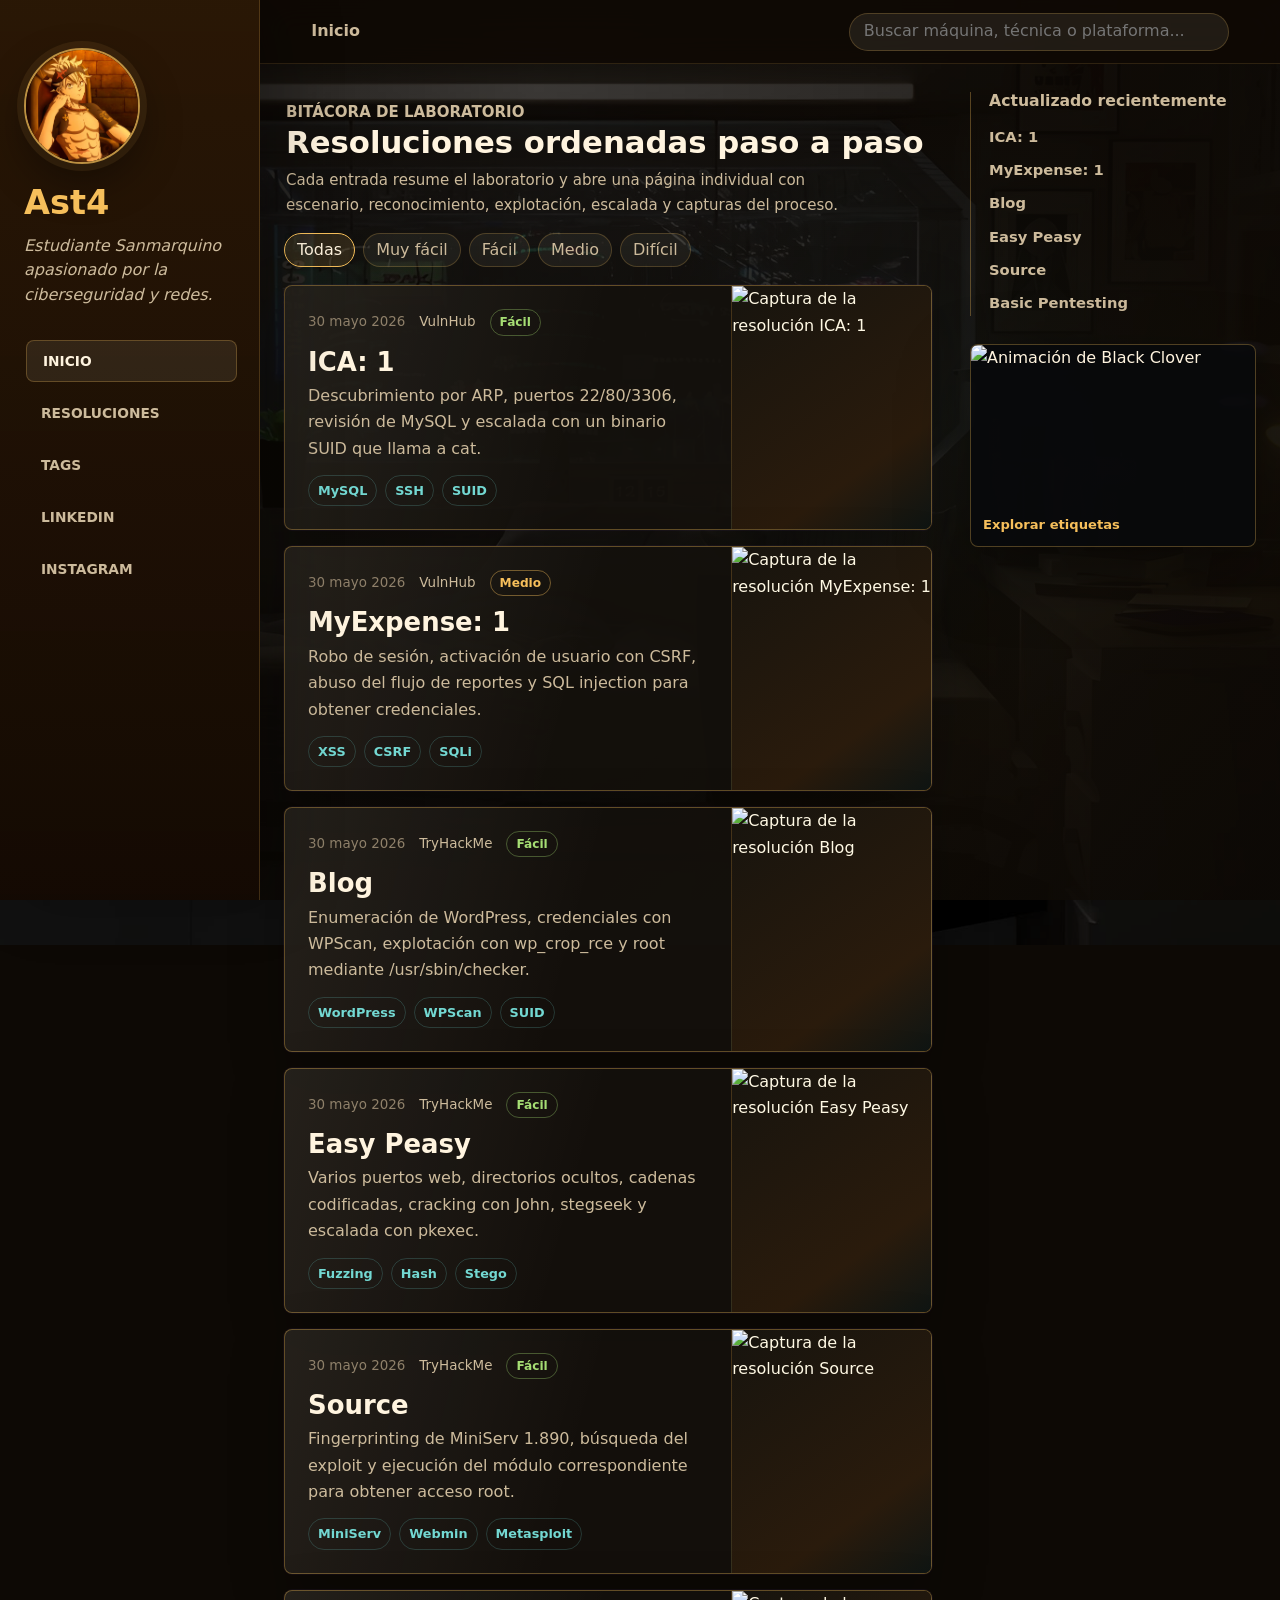
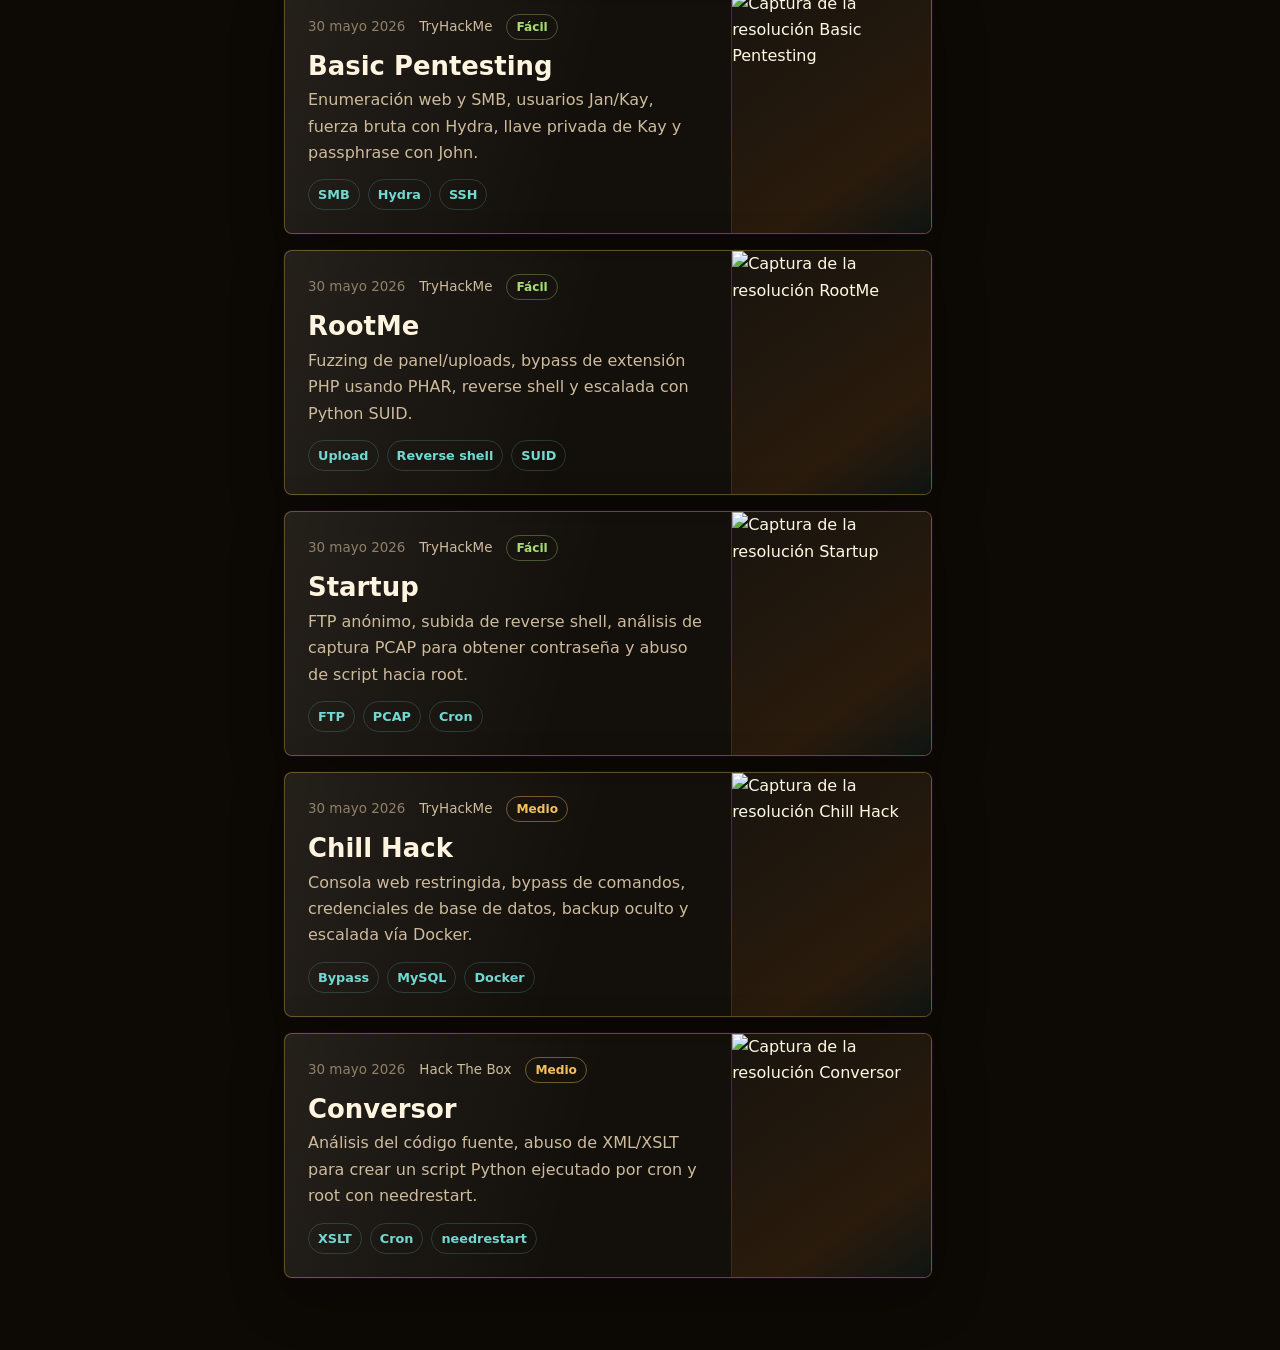
==== index.html @ 42accaeb "Publish Ast4 cybersecurity portfolio" ====
<!doctype html>
<html lang="es">
  <head>
    <meta charset="utf-8">
    <meta name="viewport" content="width=device-width, initial-scale=1">
    <meta
      name="description"
      content="Ast4 - writeups, redes y ciberseguridad."
    >
    <title>Ast4 | Resoluciones de ciberseguridad</title>
    <link rel="icon" type="image/jpeg" href="assets/avatar.jpg">
    <link rel="stylesheet" href="styles.css">
  </head>
  <body class="blog-home">
    <aside class="site-sidebar" aria-label="Perfil de Ast4">
      <a class="avatar-link" href="index.html" aria-label="Ir al inicio">
        <img src="assets/avatar.jpg" alt="Avatar de Ast4">
      </a>

      <h1>Ast4</h1>
      <p class="sidebar-bio">
        Estudiante Sanmarquino apasionado por la ciberseguridad y redes.
      </p>

      <nav class="side-nav" aria-label="Navegación principal">
        <a class="active" href="index.html">Inicio</a>
        <a href="#writeups">Resoluciones</a>
        <a href="tags.html">Tags</a>
        <a href="https://www.linkedin.com/in/arian-navid-garayar-alverca563aba2a7/?skipRedirect=true" target="_blank" rel="noreferrer">LinkedIn</a>
        <a href="https://www.instagram.com/arian.garayar/" target="_blank" rel="noreferrer">Instagram</a>
      </nav>
    </aside>

    <div class="page-frame">
      <header class="topbar">
        <a href="index.html">Inicio</a>
        <label class="top-search">
          <span>Buscar resolución</span>
          <input id="postSearch" type="search" placeholder="Buscar máquina, técnica o plataforma..." autocomplete="off">
        </label>
      </header>

      <main class="blog-layout" id="writeups">
        <section class="feed-column" aria-label="Entradas de resoluciones">
          <div class="feed-intro">
            <p class="eyebrow">Bitácora de laboratorio</p>
            <h2>Resoluciones ordenadas paso a paso</h2>
            <p>
              Cada entrada resume el laboratorio y abre una página individual con
              escenario, reconocimiento, explotación, escalada y capturas del proceso.
            </p>
          </div>

          <div class="filter-row" aria-label="Filtrar por dificultad">
            <button class="filter-btn active" type="button" data-filter="todas">Todas</button>
            <button class="filter-btn" type="button" data-filter="Muy Fácil">Muy fácil</button>
            <button class="filter-btn" type="button" data-filter="Fácil">Fácil</button>
            <button class="filter-btn" type="button" data-filter="Medio">Medio</button>
            <button class="filter-btn" type="button" data-filter="Difícil">Difícil</button>
          </div>

          <div class="post-feed" id="postFeed"></div>
        </section>

        <aside class="right-rail" aria-label="Resumen del sitio">
          <section class="rail-block">
            <h2>Actualizado recientemente</h2>
            <div class="rail-list" id="recentList"></div>
          </section>

          <a
            class="gif-rail"
            href="tags.html"
            aria-label="Abrir etiquetas"
          >
            <img src="assets/black-clover-banner.gif" alt="Animación de Black Clover">
            <span>Explorar etiquetas</span>
          </a>

        </aside>
      </main>
    </div>

    <script src="app.js"></script>
  </body>
</html>
---- styles.css ----
:root {
  --bg: #0d0905;
  --bg-soft: #150f08;
  --surface: #14110d;
  --surface-2: #1e1710;
  --surface-3: #261d12;
  --line: rgba(246, 191, 91, 0.22);
  --line-soft: rgba(255, 243, 221, 0.1);
  --text: #fff4df;
  --muted: #cdbb9c;
  --faint: #8f806a;
  --gold: #f6bf5b;
  --gold-2: #d8872d;
  --cyan: #73d8d2;
  --violet: #9a65ff;
  --danger: #ff8978;
  --sidebar: 260px;
  --radius: 8px;
  --shadow: 0 24px 70px rgba(0, 0, 0, 0.36);
}

* {
  box-sizing: border-box;
}

html {
  scroll-behavior: smooth;
}

body {
  margin: 0;
  min-height: 100vh;
  color: var(--text);
  background: var(--bg);
  font-family: Inter, ui-sans-serif, system-ui, -apple-system, BlinkMacSystemFont, "Segoe UI", sans-serif;
  line-height: 1.65;
}

body::before,
body::after {
  position: fixed;
  inset: 0;
  z-index: -2;
  content: "";
  pointer-events: none;
}

body::before {
  inset: -5%;
  z-index: -3;
  background: url("assets/anime-bedroom-bg.jpg") center / cover no-repeat;
  filter: brightness(0.56) saturate(0.82);
  animation: bedroomSkyDrift 24s ease-in-out infinite alternate;
}

body::after {
  z-index: -1;
  background:
    linear-gradient(90deg, rgba(13, 9, 5, 0.92) 0, rgba(13, 9, 5, 0.65) 42%, rgba(13, 9, 5, 0.88) 100%),
    radial-gradient(circle at 54% 34%, rgba(115, 216, 210, 0.14), transparent 25%),
    linear-gradient(130deg, transparent 0 36%, rgba(246, 191, 91, 0.1) 46%, transparent 58% 100%);
  background-size: auto, 138% 138%, 170% 170%;
  animation: windowLightDrift 16s ease-in-out infinite alternate;
}

@keyframes bedroomSkyDrift {
  from {
    transform: scale(1.03) translate3d(-0.7%, -0.3%, 0);
  }

  to {
    transform: scale(1.08) translate3d(0.8%, 0.45%, 0);
  }
}

@keyframes windowLightDrift {
  from {
    background-position: 0 0, 42% 46%, 0% 0%;
  }

  to {
    background-position: 0 0, 58% 54%, 100% 82%;
  }
}

@media (prefers-reduced-motion: reduce) {
  *,
  *::before,
  *::after {
    scroll-behavior: auto !important;
    animation-duration: 0.01ms !important;
    animation-iteration-count: 1 !important;
  }
}

a {
  color: inherit;
  text-decoration: none;
}

button,
input {
  font: inherit;
}

button {
  cursor: pointer;
}

img {
  display: block;
  max-width: 100%;
}

h1,
h2,
h3,
p,
dd {
  overflow-wrap: anywhere;
}

.site-sidebar {
  position: fixed;
  inset: 0 auto 0 0;
  z-index: 30;
  width: var(--sidebar);
  padding: 38px 24px;
  border-right: 1px solid rgba(246, 191, 91, 0.2);
  background:
    linear-gradient(180deg, rgba(55, 30, 6, 0.68), rgba(20, 10, 3, 0.96)),
    rgba(13, 9, 5, 0.95);
  box-shadow: 20px 0 60px rgba(0, 0, 0, 0.22);
}

.avatar-link {
  display: block;
  width: 116px;
  margin: 10px 0 22px;
}

.avatar-link img {
  width: 116px;
  height: 116px;
  border: 2px solid rgba(246, 191, 91, 0.72);
  border-radius: 50%;
  object-fit: cover;
  box-shadow: 0 0 0 7px rgba(246, 191, 91, 0.08), 0 18px 42px rgba(0, 0, 0, 0.38);
}

.site-sidebar h1 {
  margin: 0;
  color: var(--gold);
  font-size: 2.1rem;
  line-height: 1;
  letter-spacing: 0;
}

.sidebar-bio {
  margin: 14px 0 32px;
  color: var(--muted);
  font-style: italic;
  line-height: 1.55;
}

.side-nav {
  display: grid;
  gap: 10px;
}

.side-nav a {
  display: flex;
  align-items: center;
  min-height: 42px;
  padding: 0 16px;
  border: 1px solid transparent;
  border-radius: var(--radius);
  color: var(--muted);
  font-size: 0.86rem;
  font-weight: 900;
  letter-spacing: 0;
  text-transform: uppercase;
  transition: background 160ms ease, border-color 160ms ease, color 160ms ease, transform 160ms ease;
}

.side-nav a:hover,
.side-nav a:focus-visible,
.side-nav a.active {
  border-color: rgba(246, 191, 91, 0.26);
  color: var(--text);
  background: rgba(255, 244, 223, 0.08);
  transform: translateX(2px);
}

.page-frame {
  min-height: 100vh;
  margin-left: var(--sidebar);
}

.topbar {
  position: sticky;
  top: 0;
  z-index: 20;
  display: flex;
  align-items: center;
  justify-content: space-between;
  gap: 18px;
  min-height: 64px;
  padding: 12px clamp(24px, 4vw, 64px);
  border-bottom: 1px solid rgba(246, 191, 91, 0.14);
  background: rgba(15, 9, 4, 0.84);
  backdrop-filter: blur(16px);
}

.topbar > a {
  color: var(--muted);
  font-weight: 800;
}

.topbar > a:hover,
.topbar > a:focus-visible {
  color: var(--gold);
}

.topbar-action {
  min-height: 36px;
  padding: 6px 12px;
  border: 1px solid rgba(246, 191, 91, 0.32);
  border-radius: var(--radius);
}

.top-search {
  display: flex;
  align-items: center;
  width: min(100%, 380px);
}

.top-search span {
  position: absolute;
  width: 1px;
  height: 1px;
  overflow: hidden;
  clip: rect(0 0 0 0);
}

.top-search input {
  width: 100%;
  min-height: 38px;
  padding: 0 14px;
  border: 1px solid rgba(246, 191, 91, 0.22);
  border-radius: 999px;
  outline: 0;
  color: var(--text);
  background: rgba(255, 244, 223, 0.08);
}

.top-search input:focus {
  border-color: var(--gold);
  box-shadow: 0 0 0 3px rgba(246, 191, 91, 0.12);
}

.blog-layout,
.post-layout {
  display: grid;
  grid-template-columns: minmax(0, 900px) minmax(238px, 286px);
  gap: clamp(24px, 4vw, 38px);
  align-items: start;
  width: min(1230px, calc(100% - 48px));
  margin: 0 auto;
  padding: 28px 0 72px;
}

.feed-column,
.article-shell {
  min-width: 0;
}

.feed-intro {
  margin-bottom: 16px;
  padding: 0 2px;
}

.eyebrow {
  margin: 0 0 6px;
  color: var(--cyan);
  font-size: 0.7rem;
  font-weight: 900;
  letter-spacing: 0;
  text-transform: uppercase;
}

.feed-intro h2 {
  max-width: 30ch;
  margin: 0;
  color: var(--text);
  font-size: clamp(1.45rem, 2.4vw, 2.25rem);
  line-height: 1.14;
  letter-spacing: 0;
  text-wrap: balance;
}

.feed-intro p {
  max-width: 60ch;
  margin: 8px 0 0;
  color: var(--muted);
  font-size: 0.94rem;
}

.filter-row {
  display: flex;
  flex-wrap: wrap;
  gap: 8px;
  margin-bottom: 18px;
}

.filter-btn,
.tag-cloud button,
.tag-cloud span {
  min-height: 34px;
  padding: 0 12px;
  border: 1px solid rgba(246, 191, 91, 0.22);
  border-radius: 999px;
  color: var(--muted);
  background: rgba(255, 244, 223, 0.06);
}

.filter-btn:hover,
.filter-btn:focus-visible,
.filter-btn.active,
.tag-cloud button:hover,
.tag-cloud button:focus-visible {
  border-color: var(--gold);
  color: var(--text);
  background: rgba(246, 191, 91, 0.13);
}

.post-feed {
  display: grid;
  gap: 16px;
}

.feed-card {
  overflow: hidden;
  border: 1px solid rgba(246, 191, 91, 0.35);
  border-radius: var(--radius);
  background:
    linear-gradient(105deg, rgba(255, 244, 223, 0.075), transparent 46%),
    rgba(20, 17, 13, 0.92);
  box-shadow: 0 0 0 1px rgba(154, 101, 255, 0.05), 0 18px 54px rgba(0, 0, 0, 0.28);
  transition: border-color 160ms ease, transform 160ms ease, box-shadow 160ms ease;
}

.feed-card:hover,
.feed-card:focus-within {
  border-color: var(--gold);
  transform: translateY(-2px);
  box-shadow: 0 0 0 1px rgba(246, 191, 91, 0.18), 0 22px 68px rgba(0, 0, 0, 0.36);
}

.feed-link {
  display: grid;
  grid-template-columns: minmax(0, 1.25fr) minmax(178px, 0.56fr);
  min-height: 152px;
}

.feed-copy {
  min-width: 0;
  padding: clamp(17px, 2.4vw, 23px);
}

.post-meta {
  display: flex;
  flex-wrap: wrap;
  gap: 8px 14px;
  align-items: center;
  color: var(--faint);
  font-size: 0.84rem;
}

.post-meta > span:not(.difficulty-pill) {
  color: var(--muted);
}

.feed-copy h3 {
  margin: 12px 0 7px;
  color: var(--text);
  font-size: clamp(1.25rem, 2.4vw, 1.62rem);
  line-height: 1.1;
  letter-spacing: 0;
}

.feed-copy p {
  display: -webkit-box;
  max-width: 58ch;
  margin: 0;
  overflow: hidden;
  color: var(--muted);
  -webkit-box-orient: vertical;
  -webkit-line-clamp: 3;
}

.tag-row,
.tag-cloud {
  display: flex;
  flex-wrap: wrap;
  gap: 8px;
}

.tag-row {
  margin-top: 13px;
}

.tag-row span {
  padding: 4px 9px;
  border: 1px solid rgba(115, 216, 210, 0.2);
  border-radius: 999px;
  color: var(--cyan);
  font-size: 0.8rem;
  font-weight: 800;
}

.feed-thumb {
  min-width: 0;
  min-height: 152px;
  margin: 0;
  border-left: 1px solid rgba(246, 191, 91, 0.16);
  background: linear-gradient(145deg, #17140e, #2a1b0c 72%, #0f1513);
}

.feed-thumb img {
  width: 100%;
  height: 100%;
  min-height: 152px;
  object-fit: cover;
  object-position: center;
  filter: saturate(0.95) contrast(1.04);
}

.right-rail {
  position: sticky;
  top: 86px;
  display: grid;
  gap: 28px;
  min-width: 0;
}

.gif-rail {
  display: block;
  overflow: hidden;
  border: 1px solid rgba(246, 191, 91, 0.3);
  border-radius: var(--radius);
  background: rgba(8, 9, 12, 0.9);
  box-shadow: var(--shadow);
}

.gif-rail img {
  width: 100%;
  aspect-ratio: 16 / 9;
  object-fit: cover;
}

.gif-rail span {
  display: block;
  padding: 10px 12px;
  color: var(--gold);
  font-size: 0.82rem;
  font-weight: 900;
}

.rail-block {
  padding-left: 18px;
  border-left: 1px solid rgba(246, 191, 91, 0.32);
}

.rail-block h2 {
  margin: 0 0 14px;
  color: var(--muted);
  font-size: 0.98rem;
  line-height: 1.2;
}

.rail-block p {
  margin: 0;
  color: var(--muted);
  font-size: 0.92rem;
}

.rail-list {
  display: grid;
  gap: 9px;
}

.rail-list a,
.contents-nav a,
.text-link {
  color: var(--muted);
  font-size: 0.92rem;
  font-weight: 800;
}

.rail-list a:hover,
.rail-list a:focus-visible,
.contents-nav a:hover,
.contents-nav a:focus-visible,
.text-link:hover,
.text-link:focus-visible {
  color: var(--gold);
}

.text-link {
  display: inline-flex;
  margin-top: 12px;
}

.tag-cloud button,
.tag-cloud span {
  display: inline-flex;
  align-items: center;
  min-height: 32px;
  color: var(--text);
  font-size: 0.82rem;
}

.empty-state {
  min-height: 140px;
  padding: 24px;
  border: 1px dashed rgba(246, 191, 91, 0.3);
  border-radius: var(--radius);
  color: var(--muted);
  background: rgba(255, 244, 223, 0.04);
}

.difficulty-pill {
  display: inline-flex;
  align-items: center;
  min-height: 26px;
  padding: 2px 9px;
  border: 1px solid rgba(246, 191, 91, 0.28);
  border-radius: 999px;
  color: var(--gold);
  font-size: 0.76rem;
  font-weight: 900;
}

[data-difficulty="Muy Fácil"] {
  border-color: rgba(115, 216, 210, 0.34);
  color: var(--cyan);
}

[data-difficulty="Fácil"] {
  border-color: rgba(166, 222, 116, 0.34);
  color: #a6de74;
}

[data-difficulty="Medio"] {
  border-color: rgba(246, 191, 91, 0.42);
  color: var(--gold);
}

[data-difficulty="Difícil"] {
  border-color: rgba(255, 137, 120, 0.46);
  color: var(--danger);
}

.post-layout {
  grid-template-columns: minmax(0, 862px) minmax(240px, 286px);
}

.article-shell {
  display: grid;
  gap: 0;
  border: 1px solid rgba(246, 191, 91, 0.16);
  border-radius: var(--radius);
  background: rgba(15, 14, 12, 0.88);
  box-shadow: var(--shadow);
}

.article-hero {
  padding: clamp(28px, 5vw, 44px);
  border-bottom: 1px solid var(--line-soft);
  background:
    linear-gradient(120deg, rgba(246, 191, 91, 0.13), transparent 42%),
    rgba(17, 16, 14, 0.92);
}

.article-hero h1 {
  max-width: 12ch;
  margin: 0;
  color: var(--gold);
  font-size: clamp(2.65rem, 6vw, 4.6rem);
  line-height: 0.98;
  letter-spacing: 0;
  text-wrap: balance;
}

.article-hero > p:not(.eyebrow) {
  max-width: 70ch;
  margin: 18px 0 0;
  color: var(--muted);
}

.article-facts {
  display: grid;
  grid-template-columns: repeat(2, minmax(0, 1fr));
  gap: 12px 22px;
  margin: 26px 0 0;
}

.article-facts div {
  display: grid;
  grid-template-columns: 112px minmax(0, 1fr);
  gap: 12px;
  align-items: center;
  min-width: 0;
}

.article-facts dt {
  color: var(--cyan);
  font-size: 0.82rem;
  font-weight: 900;
}

.article-facts dd {
  margin: 0;
  color: var(--text);
  font-weight: 800;
}

.article-section {
  padding: clamp(24px, 4vw, 38px);
  border-bottom: 1px solid var(--line-soft);
  scroll-margin-top: 86px;
}

.article-section:last-child {
  border-bottom: 0;
}

.article-section h2 {
  margin: 0 0 16px;
  color: var(--cyan);
  font-size: clamp(1.45rem, 3vw, 2rem);
  line-height: 1.15;
}

.article-section p {
  max-width: 76ch;
  margin: 0 0 10px;
  color: var(--text);
}

.solution-section {
  border-bottom: 1px solid var(--line-soft);
  scroll-margin-top: 86px;
}

.solution-section > summary {
  display: flex;
  align-items: center;
  gap: 12px;
  padding: 17px clamp(20px, 4vw, 38px);
  color: var(--text);
  cursor: pointer;
  list-style: none;
  transition: color 160ms ease, background 160ms ease;
}

.solution-section > summary::-webkit-details-marker {
  display: none;
}

.solution-section > summary::before {
  content: "▸";
  color: var(--gold);
  font-size: 1rem;
  line-height: 1;
  transition: transform 160ms ease;
}

.solution-section[open] > summary::before {
  transform: rotate(90deg);
}

.solution-section > summary:hover,
.solution-section > summary:focus-visible,
.solution-section[open] > summary {
  color: var(--gold);
  background: rgba(246, 191, 91, 0.045);
}

.solution-section > summary h2 {
  margin: 0;
  color: inherit;
  font-size: 1.08rem;
  line-height: 1.25;
}

.section-count {
  margin-left: auto;
  color: var(--faint);
  font-size: 0.72rem;
  font-weight: 900;
  text-transform: uppercase;
}

.solution-section-body {
  padding: 2px clamp(20px, 4vw, 38px) 24px;
}

.section-intro {
  margin-bottom: 18px;
}

.notion-steps {
  display: grid;
  gap: 13px;
}

.notion-step {
  padding: clamp(14px, 2vw, 18px);
  border: 1px solid rgba(246, 191, 91, 0.14);
  border-radius: var(--radius);
  background:
    linear-gradient(105deg, rgba(246, 191, 91, 0.055), transparent 48%),
    rgba(255, 244, 223, 0.035);
}

.notion-step h3 {
  display: flex;
  align-items: flex-start;
  gap: 12px;
  margin: 0 0 14px;
  color: var(--text);
  font-size: clamp(1rem, 2vw, 1.18rem);
  line-height: 1.45;
}

.notion-step h3 span {
  display: grid;
  place-items: center;
  flex: 0 0 auto;
  width: 34px;
  height: 34px;
  border: 1px solid rgba(246, 191, 91, 0.28);
  border-radius: var(--radius);
  color: var(--gold);
  background: rgba(246, 191, 91, 0.1);
  font-size: 0.8rem;
  font-weight: 900;
}

.notion-step-body {
  display: grid;
  gap: 10px;
  min-width: 0;
}

.notion-step-body p {
  margin: 0;
  color: var(--text);
}

.notion-code {
  max-width: 100%;
  margin: 2px 0;
  padding: 14px;
  overflow-x: auto;
  border: 1px solid rgba(246, 191, 91, 0.18);
  border-radius: var(--radius);
  background: #070604;
}

.notion-code code {
  color: var(--gold);
  font-family: "Cascadia Code", "Fira Code", Consolas, monospace;
  font-size: 0.88rem;
  line-height: 1.55;
  white-space: pre;
}

.section-title {
  display: flex;
  align-items: center;
  gap: 14px;
  margin-bottom: 14px;
}

.section-title span {
  display: grid;
  place-items: center;
  flex: 0 0 auto;
  width: 42px;
  height: 42px;
  border: 1px solid rgba(246, 191, 91, 0.28);
  border-radius: var(--radius);
  color: var(--gold);
  background: rgba(246, 191, 91, 0.1);
  font-weight: 900;
}

.section-title h2 {
  margin: 0;
}

.solution-step pre {
  max-width: 100%;
  margin: 18px 0 0;
  padding: 16px;
  overflow-x: auto;
  border: 1px solid rgba(246, 191, 91, 0.17);
  border-radius: var(--radius);
  background: #070604;
}

.solution-step code {
  color: #fff4df;
  font-family: "Cascadia Code", "Fira Code", Consolas, monospace;
  font-size: 0.88rem;
  line-height: 1.55;
  white-space: pre;
}

.article-image {
  margin: 22px 0 0;
  overflow: hidden;
  border: 1px solid rgba(246, 191, 91, 0.16);
  border-radius: var(--radius);
  background: #090806;
}

.article-image img {
  width: 100%;
  max-height: 520px;
  object-fit: contain;
  background: #070604;
}

.article-image figcaption {
  padding: 10px 14px;
  border-top: 1px solid rgba(255, 244, 223, 0.08);
  color: var(--faint);
  font-size: 0.86rem;
}

.contents-rail {
  top: 86px;
}

.contents-nav {
  display: grid;
  gap: 12px;
}

.contents-nav a {
  display: block;
  padding-left: 12px;
  border-left: 2px solid transparent;
}

.contents-nav a:hover,
.contents-nav a:focus-visible {
  border-left-color: var(--gold);
}

.tags-layout {
  display: grid;
  grid-template-columns: minmax(0, 1fr) minmax(300px, 430px);
  gap: clamp(24px, 4vw, 44px);
  align-items: start;
  width: min(1180px, calc(100% - 48px));
  margin: 0 auto;
  padding: 38px 0 72px;
}

.tag-directory {
  min-width: 0;
  padding: 10px 0 0;
}

.tag-directory h2 {
  margin: 0;
  color: var(--text);
  font-size: clamp(2.1rem, 5vw, 4rem);
  line-height: 1;
}

.tag-directory > p:not(.eyebrow, .tag-empty) {
  max-width: 58ch;
  margin: 18px 0 0;
  color: var(--muted);
}

.tag-directory-grid {
  display: grid;
  grid-template-columns: repeat(auto-fill, minmax(158px, 1fr));
  gap: 10px;
  margin-top: 30px;
}

.tag-directory-link {
  display: grid;
  gap: 3px;
  min-height: 76px;
  padding: 14px;
  border: 1px solid rgba(246, 191, 91, 0.26);
  border-radius: var(--radius);
  background: rgba(17, 15, 12, 0.88);
  transition: border-color 160ms ease, background 160ms ease, transform 160ms ease;
}

.tag-directory-link:hover,
.tag-directory-link:focus-visible {
  border-color: var(--gold);
  background: rgba(246, 191, 91, 0.12);
  transform: translateY(-2px);
}

.tag-directory-link span {
  color: var(--text);
  font-weight: 900;
}

.tag-directory-link small {
  color: var(--cyan);
  font-size: 0.76rem;
  font-weight: 800;
}

.tag-empty {
  margin-top: 18px;
}

.tags-visual {
  position: sticky;
  top: 86px;
  overflow: hidden;
  border: 1px solid rgba(246, 191, 91, 0.3);
  border-radius: var(--radius);
  background: rgba(8, 9, 12, 0.9);
  box-shadow: var(--shadow);
}

.tags-visual a {
  display: block;
}

.tags-visual img {
  width: 100%;
  aspect-ratio: 16 / 9;
  object-fit: cover;
}

@media (max-width: 1120px) {
  .blog-layout,
  .post-layout,
  .tags-layout {
    grid-template-columns: minmax(0, 1fr);
  }

  .right-rail {
    position: static;
    grid-template-columns: repeat(2, minmax(0, 1fr));
  }

  .tags-visual {
    position: static;
    max-width: 620px;
  }

  .source-block,
  .contents-rail .rail-block:first-child {
    grid-column: 1 / -1;
  }
}

@media (max-width: 900px) {
  .site-sidebar {
    position: static;
    width: auto;
    padding: 24px;
    border-right: 0;
    border-bottom: 1px solid rgba(246, 191, 91, 0.2);
  }

  .avatar-link {
    width: 88px;
    margin: 0 0 14px;
  }

  .avatar-link img {
    width: 88px;
    height: 88px;
  }

  .sidebar-bio {
    margin-bottom: 18px;
  }

  .side-nav {
    display: flex;
    flex-wrap: wrap;
    gap: 8px;
    overflow-x: visible;
    padding-bottom: 4px;
  }

  .side-nav a {
    flex: 0 0 auto;
    min-height: 38px;
  }

  .page-frame {
    margin-left: 0;
  }

  .topbar {
    position: static;
    flex-wrap: wrap;
    padding: 14px 18px;
  }

  .top-search {
    width: 100%;
  }

  .blog-layout,
  .post-layout,
  .tags-layout {
    width: min(100% - 28px, 1230px);
    padding-top: 26px;
  }

  .feed-link {
    grid-template-columns: 1fr;
  }

  .feed-thumb {
    min-height: auto;
    border-top: 1px solid rgba(246, 191, 91, 0.16);
    border-left: 0;
  }

  .feed-thumb img {
    height: auto;
    max-height: 360px;
    object-fit: cover;
  }

  .article-facts {
    grid-template-columns: 1fr;
  }
}

@media (max-width: 620px) {
  body {
    line-height: 1.58;
  }

  .site-sidebar,
  .article-hero,
  .article-section,
  .feed-copy {
    padding: 18px;
  }

  .solution-section > summary {
    padding: 15px 18px;
  }

  .solution-section-body {
    padding: 2px 18px 18px;
  }

  .site-sidebar h1 {
    font-size: 1.75rem;
  }

  .feed-intro h2 {
    font-size: 1.55rem;
  }

  .feed-copy h3 {
    font-size: 1.45rem;
  }

  .right-rail {
    grid-template-columns: 1fr;
  }

  .tag-directory-grid {
    grid-template-columns: repeat(2, minmax(0, 1fr));
  }

  .article-shell,
  .feed-card {
    border-radius: 6px;
  }

  .article-hero h1 {
    font-size: 3rem;
  }

  .article-facts div {
    grid-template-columns: 1fr;
    gap: 2px;
  }

  .section-title {
    align-items: flex-start;
  }

  .solution-step code {
    font-size: 0.8rem;
  }
}
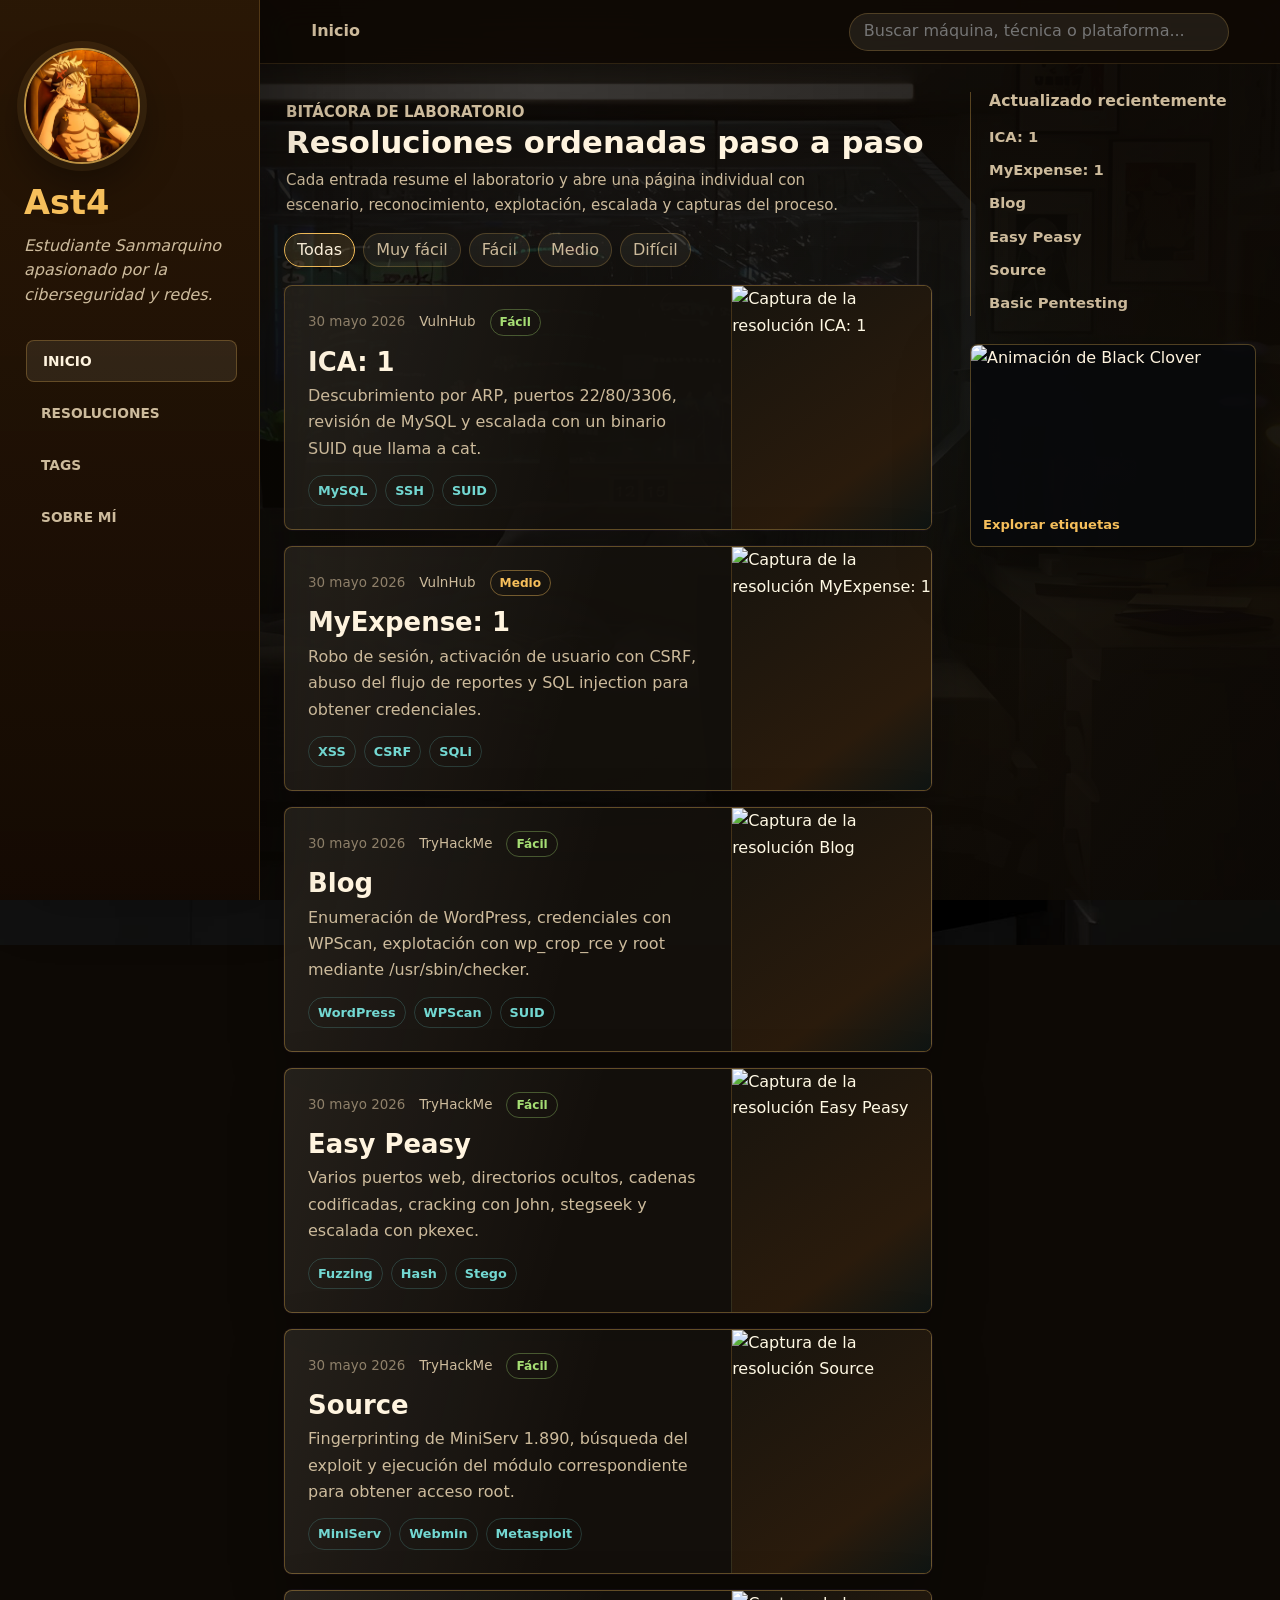
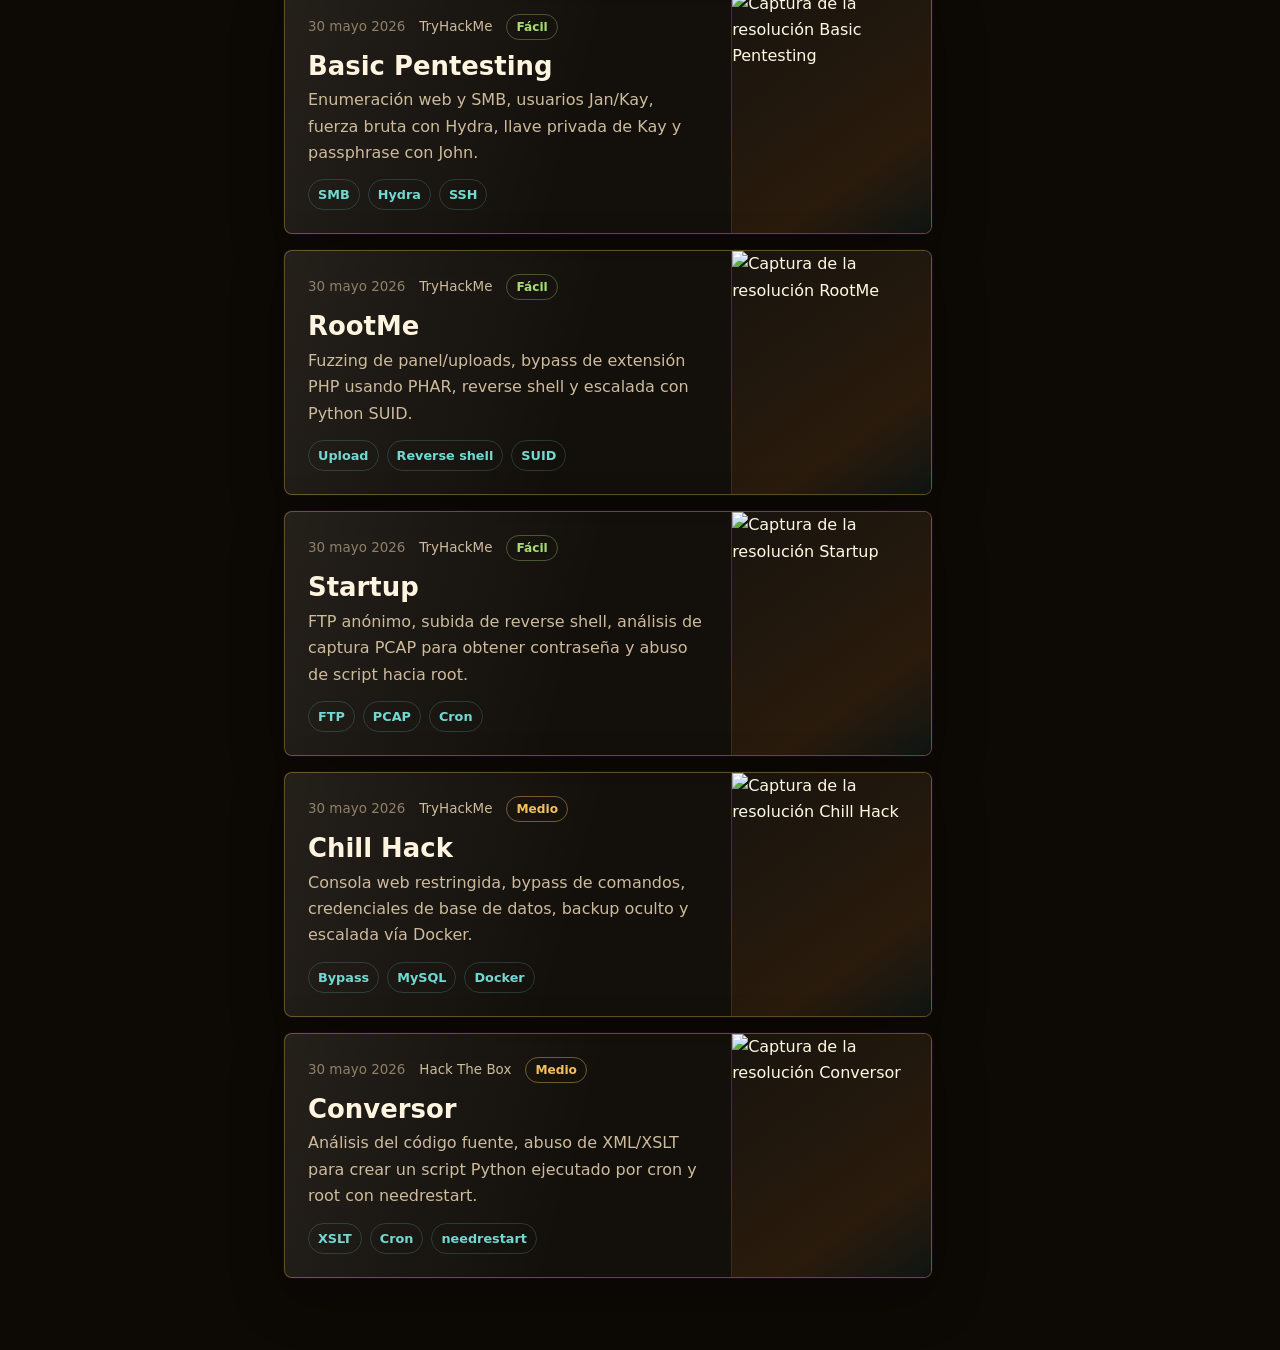
==== commit dbb21fe7: "Add professional about page and certifications" ====
--- a/index.html
+++ b/index.html
@@ -26,8 +26,7 @@
         <a class="active" href="index.html">Inicio</a>
         <a href="#writeups">Resoluciones</a>
         <a href="tags.html">Tags</a>
-        <a href="https://www.linkedin.com/in/arian-navid-garayar-alverca563aba2a7/?skipRedirect=true" target="_blank" rel="noreferrer">LinkedIn</a>
-        <a href="https://www.instagram.com/arian.garayar/" target="_blank" rel="noreferrer">Instagram</a>
+        <a href="sobre-mi.html">Sobre mí</a>
       </nav>
     </aside>
 
--- a/styles.css
+++ b/styles.css
@@ -222,6 +222,13 @@
   color: var(--gold);
 }
 
+.topbar-label {
+  color: var(--faint);
+  font-size: 0.82rem;
+  font-weight: 900;
+  text-transform: uppercase;
+}
+
 .topbar-action {
   min-height: 36px;
   padding: 6px 12px;
@@ -950,10 +957,203 @@
   object-fit: cover;
 }
 
+.about-layout {
+  display: grid;
+  grid-template-columns: minmax(0, 1fr) minmax(260px, 320px);
+  gap: clamp(28px, 4vw, 52px);
+  align-items: start;
+  width: min(1180px, calc(100% - 48px));
+  margin: 0 auto;
+  padding: 42px 0 72px;
+}
+
+.about-main {
+  display: grid;
+  gap: 48px;
+  min-width: 0;
+}
+
+.about-intro h2,
+.about-section h2 {
+  margin: 0;
+  color: var(--text);
+  letter-spacing: 0;
+}
+
+.about-intro h2 {
+  max-width: 14ch;
+  font-size: clamp(2.25rem, 6vw, 4.8rem);
+  line-height: 0.98;
+}
+
+.about-section h2 {
+  font-size: clamp(1.85rem, 4vw, 2.8rem);
+  line-height: 1;
+}
+
+.about-role {
+  max-width: 58ch;
+  margin: 18px 0 0;
+  color: var(--cyan);
+  font-weight: 900;
+}
+
+.about-copy {
+  display: grid;
+  gap: 14px;
+  max-width: 78ch;
+  margin-top: 24px;
+}
+
+.about-copy p {
+  margin: 0;
+  color: var(--muted);
+}
+
+.cert-grid {
+  display: grid;
+  gap: 10px;
+  margin-top: 24px;
+}
+
+.cert-card {
+  display: grid;
+  grid-template-columns: 92px minmax(0, 1fr) auto;
+  gap: 16px;
+  align-items: center;
+  min-width: 0;
+  padding: 16px;
+  border: 1px solid rgba(246, 191, 91, 0.24);
+  border-radius: var(--radius);
+  background: rgba(17, 15, 12, 0.88);
+  transition: border-color 160ms ease, background 160ms ease, transform 160ms ease;
+}
+
+.cert-card:hover,
+.cert-card:focus-visible {
+  border-color: var(--gold);
+  background: rgba(246, 191, 91, 0.11);
+  transform: translateY(-2px);
+}
+
+.cert-mark {
+  display: grid;
+  place-items: center;
+  min-height: 62px;
+  padding: 8px;
+  border: 1px solid rgba(115, 216, 210, 0.3);
+  border-radius: var(--radius);
+  color: var(--cyan);
+  background: rgba(115, 216, 210, 0.06);
+  font-size: 0.82rem;
+  font-weight: 900;
+  text-align: center;
+}
+
+.cert-body {
+  display: grid;
+  gap: 2px;
+  min-width: 0;
+}
+
+.cert-body strong {
+  color: var(--text);
+  line-height: 1.25;
+}
+
+.cert-body small {
+  color: var(--gold);
+  font-size: 0.78rem;
+  font-weight: 900;
+}
+
+.cert-body > span {
+  margin-top: 5px;
+  color: var(--muted);
+  font-size: 0.9rem;
+  line-height: 1.5;
+}
+
+.cert-action {
+  color: var(--cyan);
+  font-size: 0.78rem;
+  font-weight: 900;
+  white-space: nowrap;
+}
+
+.about-rail {
+  position: sticky;
+  top: 86px;
+  display: grid;
+  gap: 30px;
+}
+
+.about-rail-block {
+  padding-left: 18px;
+  border-left: 1px solid rgba(246, 191, 91, 0.32);
+}
+
+.about-rail-block h2 {
+  margin: 0 0 14px;
+  color: var(--text);
+  font-size: 1.18rem;
+  line-height: 1.2;
+}
+
+.about-rail-block p:not(.eyebrow) {
+  margin: 0;
+  color: var(--muted);
+  font-size: 0.92rem;
+}
+
+.social-list,
+.community-links {
+  display: grid;
+  gap: 8px;
+}
+
+.social-list a,
+.community-links a {
+  display: grid;
+  gap: 1px;
+  padding: 10px 11px;
+  border: 1px solid rgba(246, 191, 91, 0.2);
+  border-radius: var(--radius);
+  background: rgba(17, 15, 12, 0.82);
+  transition: border-color 160ms ease, background 160ms ease;
+}
+
+.social-list a:hover,
+.social-list a:focus-visible,
+.community-links a:hover,
+.community-links a:focus-visible {
+  border-color: var(--gold);
+  background: rgba(246, 191, 91, 0.1);
+}
+
+.social-list strong,
+.community-links a {
+  color: var(--text);
+  font-size: 0.9rem;
+  font-weight: 900;
+}
+
+.social-list span {
+  overflow-wrap: anywhere;
+  color: var(--cyan);
+  font-size: 0.78rem;
+  font-weight: 800;
+}
+
+.community-links {
+  margin-top: 14px;
+}
+
 @media (max-width: 1120px) {
   .blog-layout,
   .post-layout,
-  .tags-layout {
+  .tags-layout,
+  .about-layout {
     grid-template-columns: minmax(0, 1fr);
   }
 
@@ -965,6 +1165,11 @@
   .tags-visual {
     position: static;
     max-width: 620px;
+  }
+
+  .about-rail {
+    position: static;
+    grid-template-columns: repeat(2, minmax(0, 1fr));
   }
 
   .source-block,
@@ -1025,7 +1230,8 @@
 
   .blog-layout,
   .post-layout,
-  .tags-layout {
+  .tags-layout,
+  .about-layout {
     width: min(100% - 28px, 1230px);
     padding-top: 26px;
   }
@@ -1091,6 +1297,20 @@
     grid-template-columns: repeat(2, minmax(0, 1fr));
   }
 
+  .cert-card {
+    grid-template-columns: 72px minmax(0, 1fr);
+    gap: 12px;
+    padding: 13px;
+  }
+
+  .cert-action {
+    grid-column: 2;
+  }
+
+  .about-rail {
+    grid-template-columns: 1fr;
+  }
+
   .article-shell,
   .feed-card {
     border-radius: 6px;
